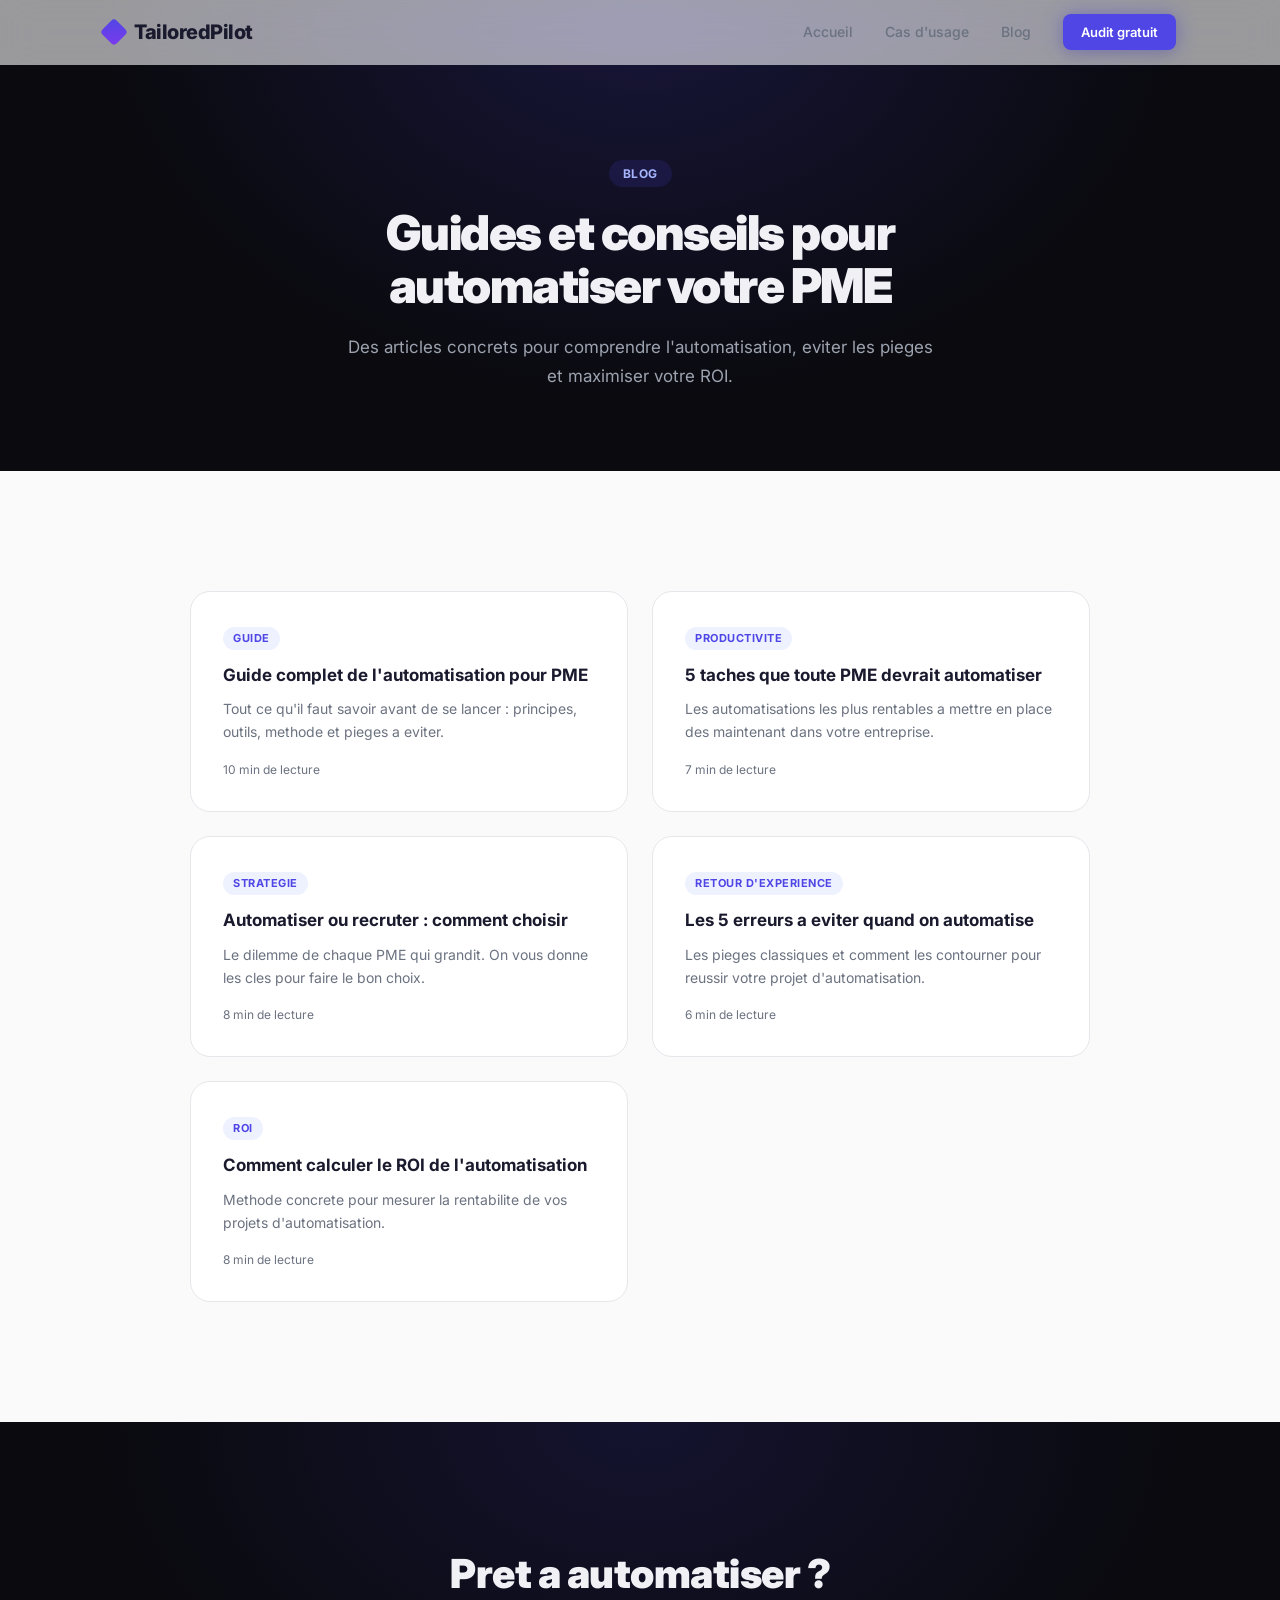
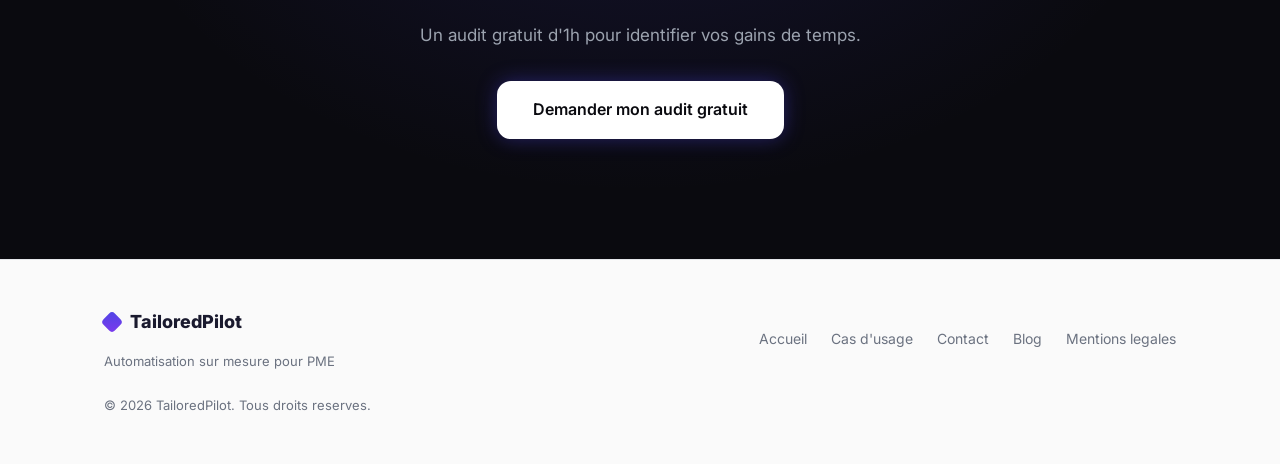
==== blog/index.html @ ac72baa9 "Phase 2 : FAQ, badges confiance, blog, enrichissement cas d'usage - Ajout FAQ accordeon 6 questions " ====
<!DOCTYPE html>
<html lang="fr">
<head>
  <meta charset="UTF-8">
  <meta name="viewport" content="width=device-width, initial-scale=1.0">
  <title>Blog — TailoredPilot | Automatisation PME</title>
  <meta name="description" content="Conseils, guides et retours d'experience sur l'automatisation pour PME. Gagnez du temps, reduisez les erreurs, accelerez votre croissance.">
  <meta property="og:title" content="Blog — TailoredPilot">
  <meta property="og:description" content="Conseils et guides sur l'automatisation pour PME.">
  <meta property="og:type" content="website">
  <meta property="og:url" content="https://tailoredpilot.com/blog/">
  <meta property="og:image" content="https://tailoredpilot.com/og-image.png">
  <meta property="og:locale" content="fr_FR">
  <link rel="canonical" href="https://tailoredpilot.com/blog/">
  <meta name="robots" content="index, follow">
  <link rel="icon" href="../favicon.svg" type="image/svg+xml">
  <link rel="preconnect" href="https://fonts.googleapis.com">
  <link rel="preconnect" href="https://fonts.gstatic.com" crossorigin>
  <link href="https://fonts.googleapis.com/css2?family=Inter:wght@400;500;600;700;800;900&display=swap" rel="stylesheet">
  <link rel="stylesheet" href="../style.css">
</head>
<body>

  <nav class="nav" id="nav">
    <div class="container nav-inner">
      <a href="../index.html" class="logo">
        <div class="logo-diamond"></div>
        TailoredPilot
      </a>
      <div class="nav-links" id="navLinks">
        <a href="../index.html">Accueil</a>
        <a href="../index.html#cas">Cas d'usage</a>
        <a href="./">Blog</a>
        <a href="../index.html#contact" class="btn btn-sm btn-glow">Audit gratuit</a>
      </div>
      <button class="menu-toggle" id="menuToggle" aria-label="Menu">
        <span></span><span></span><span></span>
      </button>
    </div>
  </nav>

  <header class="article-hero">
    <div class="container article-hero-content">
      <div class="article-tag">Blog</div>
      <h1>Guides et conseils pour automatiser votre PME</h1>
      <p>Des articles concrets pour comprendre l'automatisation, eviter les pieges et maximiser votre ROI.</p>
    </div>
  </header>

  <section class="section">
    <div class="container">
      <div class="blog-grid">
        <a href="automatisation-pme-guide-complet.html" class="blog-card">
          <div class="blog-card-tag">Guide</div>
          <h3>Guide complet de l'automatisation pour PME</h3>
          <p>Tout ce qu'il faut savoir avant de se lancer : principes, outils, methode et pieges a eviter.</p>
          <div class="blog-card-meta">10 min de lecture</div>
        </a>
        <a href="gagner-du-temps-automatisation.html" class="blog-card">
          <div class="blog-card-tag">Productivite</div>
          <h3>5 taches que toute PME devrait automatiser</h3>
          <p>Les automatisations les plus rentables a mettre en place des maintenant dans votre entreprise.</p>
          <div class="blog-card-meta">7 min de lecture</div>
        </a>
        <a href="automatisation-vs-recrutement.html" class="blog-card">
          <div class="blog-card-tag">Strategie</div>
          <h3>Automatiser ou recruter : comment choisir</h3>
          <p>Le dilemme de chaque PME qui grandit. On vous donne les cles pour faire le bon choix.</p>
          <div class="blog-card-meta">8 min de lecture</div>
        </a>
        <a href="erreurs-automatisation-pme.html" class="blog-card">
          <div class="blog-card-tag">Retour d'experience</div>
          <h3>Les 5 erreurs a eviter quand on automatise</h3>
          <p>Les pieges classiques et comment les contourner pour reussir votre projet d'automatisation.</p>
          <div class="blog-card-meta">6 min de lecture</div>
        </a>
        <a href="roi-automatisation-pme.html" class="blog-card">
          <div class="blog-card-tag">ROI</div>
          <h3>Comment calculer le ROI de l'automatisation</h3>
          <p>Methode concrete pour mesurer la rentabilite de vos projets d'automatisation.</p>
          <div class="blog-card-meta">8 min de lecture</div>
        </a>
      </div>
    </div>
  </section>

  <section class="section bg-dark">
    <div class="container" style="text-align:center;position:relative;z-index:1;">
      <h2 style="font-size:clamp(28px,4vw,40px);font-weight:900;letter-spacing:-.5px;margin-bottom:16px;">Pret a automatiser ?</h2>
      <p style="font-size:17px;color:#9ca3af;margin-bottom:32px;max-width:500px;margin-left:auto;margin-right:auto;">Un audit gratuit d'1h pour identifier vos gains de temps.</p>
      <a href="../index.html#contact" class="btn btn-lg btn-white btn-glow">Demander mon audit gratuit</a>
    </div>
  </section>

  <footer class="footer">
    <div class="container footer-inner">
      <div class="footer-brand">
        <div class="logo-diamond logo-diamond-sm"></div>
        TailoredPilot
        <p>Automatisation sur mesure pour PME</p>
      </div>
      <div class="footer-links">
        <a href="../index.html">Accueil</a>
        <a href="../index.html#cas">Cas d'usage</a>
        <a href="../index.html#contact">Contact</a>
        <a href="./">Blog</a>
        <a href="../mentions-legales.html">Mentions legales</a>
      </div>
      <div class="footer-copy">&copy; 2026 TailoredPilot. Tous droits reserves.</div>
    </div>
  </footer>

  <script>
    window.addEventListener('scroll', () => {
      document.getElementById('nav').classList.toggle('nav-scrolled', window.scrollY > 50);
    });
    document.getElementById('menuToggle').addEventListener('click', () => {
      document.getElementById('navLinks').classList.toggle('open');
      document.getElementById('menuToggle').classList.toggle('active');
    });
  </script>

</body>
</html>
---- style.css ----
/* ── Reset & Base ───────────────────────────────────────────────────────── */
*, *::before, *::after { margin: 0; padding: 0; box-sizing: border-box; }

:root {
  --bg: #fafafa;
  --bg-light: #f5f5f7;
  --bg-dark: #0a0a0f;
  --text: #1a1a2e;
  --text-light: #6b7280;
  --text-inv: #f0f0f5;
  --accent: #4f46e5;
  --accent-dark: #4338ca;
  --accent-light: #eef2ff;
  --accent-glow: rgba(79, 70, 229, .4);
  --border: #e5e7eb;
  --radius: 12px;
  --radius-lg: 20px;
  --shadow: 0 1px 3px rgba(0,0,0,.04);
  --shadow-lg: 0 20px 60px rgba(0,0,0,.08);
}

html { scroll-behavior: smooth; }

body {
  font-family: 'Inter', -apple-system, BlinkMacSystemFont, sans-serif;
  color: var(--text);
  background: var(--bg);
  line-height: 1.6;
  -webkit-font-smoothing: antialiased;
  overflow-x: hidden;
}

.container { max-width: 1120px; margin: 0 auto; padding: 0 24px; }
a { color: inherit; text-decoration: none; }
ul { list-style: none; }

/* ── Cursor glow ───────────────────────────────────────────────────────── */
.cursor-glow {
  position: fixed;
  width: 600px;
  height: 600px;
  border-radius: 50%;
  background: radial-gradient(circle, var(--accent-glow) 0%, transparent 70%);
  pointer-events: none;
  z-index: 0;
  transform: translate(-50%, -50%);
  opacity: 0;
  transition: opacity .3s;
  mix-blend-mode: screen;
}

/* ── Animations ────────────────────────────────────────────────────────── */
.anim-up, .reveal {
  opacity: 0;
  transform: translateY(32px);
  transition: opacity .7s cubic-bezier(.16,1,.3,1), transform .7s cubic-bezier(.16,1,.3,1);
}
.anim-up.revealed, .reveal.revealed { opacity: 1; transform: none; }
.anim-d1 { transition-delay: .1s; }
.anim-d2 { transition-delay: .2s; }
.anim-d3 { transition-delay: .3s; }
.anim-d4 { transition-delay: .4s; }
.anim-d5 { transition-delay: .5s; }
.reveal-d1 { transition-delay: .15s; }
.reveal-d2 { transition-delay: .3s; }
.reveal-d3 { transition-delay: .45s; }
.reveal-d4 { transition-delay: .6s; }

/* ── Buttons ───────────────────────────────────────────────────────────── */
.btn {
  display: inline-flex;
  align-items: center;
  justify-content: center;
  gap: 8px;
  padding: 10px 24px;
  border-radius: 10px;
  font-weight: 600;
  font-size: 14px;
  transition: all .25s cubic-bezier(.16,1,.3,1);
  border: none;
  cursor: pointer;
  background: var(--accent);
  color: white;
  position: relative;
}
.btn:hover { background: var(--accent-dark); transform: translateY(-2px); }
.btn:active { transform: translateY(0); }
.btn-sm { padding: 8px 18px; font-size: 13px; border-radius: 8px; }
.btn-lg { padding: 16px 36px; font-size: 16px; border-radius: 14px; }
.btn-ghost {
  background: transparent;
  color: var(--text);
  border: 1.5px solid var(--border);
}
.btn-ghost:hover { background: white; border-color: #cbd5e1; box-shadow: var(--shadow-lg); }
.btn-white { background: white; color: var(--bg-dark); }
.btn-white:hover { background: #f1f5f9; }
.btn-glow { box-shadow: 0 0 20px var(--accent-glow), 0 4px 16px rgba(0,0,0,.1); }
.btn-glow:hover { box-shadow: 0 0 32px var(--accent-glow), 0 8px 24px rgba(0,0,0,.15); }

/* ── Nav ───────────────────────────────────────────────────────────────── */
.nav {
  position: fixed;
  top: 0;
  left: 0;
  right: 0;
  z-index: 100;
  background: rgba(250,250,250,.6);
  backdrop-filter: blur(20px) saturate(180%);
  -webkit-backdrop-filter: blur(20px) saturate(180%);
  border-bottom: 1px solid transparent;
  transition: all .3s;
}
.nav-scrolled {
  background: rgba(250,250,250,.92);
  border-bottom-color: var(--border);
  box-shadow: 0 1px 12px rgba(0,0,0,.04);
}
.nav-inner {
  display: flex;
  align-items: center;
  justify-content: space-between;
  height: 64px;
}
.logo {
  font-weight: 800;
  font-size: 20px;
  letter-spacing: -.5px;
  display: flex;
  align-items: center;
  gap: 10px;
}
.logo-diamond {
  width: 20px;
  height: 20px;
  background: linear-gradient(135deg, var(--accent), #7c3aed);
  transform: rotate(45deg);
  border-radius: 4px;
}
.logo-diamond-sm {
  width: 16px;
  height: 16px;
}
.nav-links {
  display: flex;
  align-items: center;
  gap: 32px;
  font-size: 14px;
  font-weight: 500;
  color: var(--text-light);
}
.nav-links a { transition: color .2s; }
.nav-links a:hover { color: var(--text); }

.menu-toggle {
  display: none;
  flex-direction: column;
  gap: 5px;
  background: none;
  border: none;
  cursor: pointer;
  padding: 4px;
  z-index: 101;
}
.menu-toggle span {
  width: 22px;
  height: 2px;
  background: var(--text);
  border-radius: 2px;
  transition: all .3s;
}
.menu-toggle.active span:nth-child(1) { transform: translateY(7px) rotate(45deg); }
.menu-toggle.active span:nth-child(2) { opacity: 0; }
.menu-toggle.active span:nth-child(3) { transform: translateY(-7px) rotate(-45deg); }

/* ── Hero ──────────────────────────────────────────────────────────────── */
.hero {
  position: relative;
  padding: 160px 0 120px;
  text-align: center;
  overflow: hidden;
  min-height: 100vh;
  display: flex;
  align-items: center;
}
.hero-bg {
  position: absolute;
  inset: 0;
  overflow: hidden;
}
.hero-orb {
  position: absolute;
  border-radius: 50%;
  filter: blur(80px);
  opacity: .35;
  animation: float 20s ease-in-out infinite;
}
.hero-orb-1 {
  width: 600px; height: 600px;
  background: #4f46e5;
  top: -200px; right: -100px;
}
.hero-orb-2 {
  width: 500px; height: 500px;
  background: #7c3aed;
  bottom: -150px; left: -100px;
  animation-delay: -7s;
}
.hero-orb-3 {
  width: 400px; height: 400px;
  background: #06b6d4;
  top: 50%; left: 50%;
  transform: translate(-50%, -50%);
  animation-delay: -14s;
  opacity: .15;
}
@keyframes float {
  0%, 100% { transform: translate(0, 0) scale(1); }
  33% { transform: translate(30px, -30px) scale(1.05); }
  66% { transform: translate(-20px, 20px) scale(.95); }
}
.hero-grid {
  position: absolute;
  inset: 0;
  background-image:
    linear-gradient(rgba(79,70,229,.04) 1px, transparent 1px),
    linear-gradient(90deg, rgba(79,70,229,.04) 1px, transparent 1px);
  background-size: 60px 60px;
  mask-image: radial-gradient(ellipse at center, black 30%, transparent 70%);
  -webkit-mask-image: radial-gradient(ellipse at center, black 30%, transparent 70%);
}

.hero-content { position: relative; z-index: 1; }

.hero-badge {
  display: inline-flex;
  align-items: center;
  gap: 8px;
  padding: 8px 20px;
  background: white;
  border: 1px solid var(--border);
  font-size: 13px;
  font-weight: 600;
  border-radius: 100px;
  margin-bottom: 32px;
  box-shadow: var(--shadow);
  color: var(--text);
}
.badge-dot {
  width: 8px;
  height: 8px;
  background: #22c55e;
  border-radius: 50%;
  animation: pulse-dot 2s ease-in-out infinite;
}
@keyframes pulse-dot {
  0%, 100% { opacity: 1; box-shadow: 0 0 0 0 rgba(34,197,94,.4); }
  50% { opacity: .7; box-shadow: 0 0 0 6px rgba(34,197,94,0); }
}

.hero h1 {
  font-size: clamp(40px, 7vw, 72px);
  font-weight: 900;
  line-height: 1.05;
  letter-spacing: -2px;
  margin-bottom: 28px;
}
.highlight {
  background: linear-gradient(135deg, #4f46e5 0%, #7c3aed 50%, #06b6d4 100%);
  -webkit-background-clip: text;
  -webkit-text-fill-color: transparent;
  background-clip: text;
}
.hero-sub {
  font-size: 19px;
  color: var(--text-light);
  max-width: 600px;
  margin: 0 auto 44px;
  line-height: 1.7;
}
.hero-actions {
  display: flex;
  gap: 16px;
  justify-content: center;
  flex-wrap: wrap;
  margin-bottom: 72px;
}
.hero-proof {
  display: flex;
  justify-content: center;
  align-items: center;
  gap: 48px;
  flex-wrap: wrap;
  background: white;
  border: 1px solid var(--border);
  border-radius: 16px;
  padding: 28px 40px;
  box-shadow: var(--shadow);
  max-width: 560px;
  margin: 0 auto;
}
.proof-item { text-align: center; }
.proof-item strong {
  display: block;
  font-size: 32px;
  font-weight: 900;
  color: var(--accent);
  letter-spacing: -1px;
}
.proof-item span {
  font-size: 13px;
  color: var(--text-light);
  font-weight: 500;
}
.proof-sep {
  width: 1px;
  height: 40px;
  background: var(--border);
}

.hero-scroll {
  position: absolute;
  bottom: 32px;
  left: 50%;
  transform: translateX(-50%);
}
.scroll-line {
  width: 1px;
  height: 48px;
  background: linear-gradient(to bottom, var(--accent), transparent);
  animation: scroll-anim 2s ease-in-out infinite;
}
@keyframes scroll-anim {
  0% { opacity: 0; transform: scaleY(0); transform-origin: top; }
  50% { opacity: 1; transform: scaleY(1); transform-origin: top; }
  100% { opacity: 0; transform: scaleY(1); transform-origin: bottom; }
}

/* ── Section ───────────────────────────────────────────────────────────── */
.section { padding: 120px 0; }
.bg-light { background: var(--bg-light); }
.bg-dark {
  background: var(--bg-dark);
  color: var(--text-inv);
  position: relative;
}
.bg-dark::before {
  content: '';
  position: absolute;
  inset: 0;
  background: radial-gradient(ellipse at 50% 0%, rgba(79,70,229,.15) 0%, transparent 60%);
  pointer-events: none;
}

.section-header { text-align: center; margin-bottom: 64px; }
.section-tag {
  display: inline-block;
  padding: 4px 14px;
  background: var(--accent-light);
  color: var(--accent);
  font-size: 12px;
  font-weight: 700;
  border-radius: 100px;
  letter-spacing: .5px;
  text-transform: uppercase;
  margin-bottom: 16px;
}
.section-tag-dark {
  background: rgba(79,70,229,.15);
  color: #a5b4fc;
}
.section-header h2 {
  font-size: clamp(30px, 4.5vw, 44px);
  font-weight: 900;
  letter-spacing: -1px;
  margin-bottom: 16px;
}
.section-header p {
  font-size: 17px;
  color: var(--text-light);
  max-width: 520px;
  margin: 0 auto;
}
.bg-dark .section-header p { color: #9ca3af; }

/* ── Pain grid ─────────────────────────────────────────────────────────── */
.pain-grid {
  display: grid;
  grid-template-columns: repeat(auto-fit, minmax(250px, 1fr));
  gap: 20px;
}
.pain-card {
  background: white;
  border-radius: var(--radius-lg);
  padding: 32px;
  border: 1px solid var(--border);
  transition: all .3s cubic-bezier(.16,1,.3,1);
  position: relative;
  overflow: hidden;
}
.pain-card::before {
  content: '';
  position: absolute;
  inset: 0;
  background: linear-gradient(135deg, rgba(79,70,229,.03) 0%, transparent 60%);
  opacity: 0;
  transition: opacity .3s;
}
.pain-card:hover { box-shadow: var(--shadow-lg); transform: translateY(-4px); }
.pain-card:hover::before { opacity: 1; }
.pain-icon-wrap {
  width: 48px;
  height: 48px;
  background: var(--accent-light);
  border-radius: 12px;
  display: flex;
  align-items: center;
  justify-content: center;
  margin-bottom: 20px;
}
.pain-icon { font-size: 24px; line-height: 1; }
.pain-card h3 { font-size: 17px; font-weight: 700; margin-bottom: 8px; }
.pain-card p { font-size: 14px; color: var(--text-light); line-height: 1.65; position: relative; }

/* ── Steps ─────────────────────────────────────────────────────────────── */
.steps {
  display: flex;
  flex-direction: column;
  gap: 0;
  max-width: 680px;
  margin: 0 auto;
}
.step {
  display: flex;
  gap: 32px;
  align-items: flex-start;
  position: relative;
  padding-bottom: 48px;
}
.step-line {
  position: absolute;
  left: 24px;
  top: 48px;
  bottom: 0;
  width: 2px;
  background: linear-gradient(to bottom, var(--accent), var(--border));
}
.step-line-last { background: linear-gradient(to bottom, var(--accent), transparent); }
.step-dot {
  flex-shrink: 0;
  width: 48px;
  height: 48px;
  border-radius: 50%;
  background: linear-gradient(135deg, var(--accent), #7c3aed);
  display: flex;
  align-items: center;
  justify-content: center;
  box-shadow: 0 0 20px var(--accent-glow);
  position: relative;
  z-index: 1;
}
.step-dot-inner {
  font-size: 14px;
  font-weight: 800;
  color: white;
}
.step-content { flex: 1; padding-top: 4px; }
.step-header {
  display: flex;
  align-items: center;
  gap: 12px;
  margin-bottom: 12px;
}
.step-content h3 { font-size: 22px; font-weight: 800; }
.step-tag {
  padding: 3px 12px;
  background: var(--accent-light);
  color: var(--accent);
  font-size: 12px;
  font-weight: 600;
  border-radius: 100px;
}
.step-content > p {
  font-size: 15px;
  color: var(--text-light);
  margin-bottom: 16px;
  line-height: 1.7;
}
.step-features {
  display: grid;
  grid-template-columns: 1fr 1fr;
  gap: 8px;
}
.step-feature {
  display: flex;
  align-items: center;
  gap: 8px;
  font-size: 13px;
  color: var(--text-light);
}
.step-feature svg { color: var(--accent); flex-shrink: 0; }

/* ── Marquee ───────────────────────────────────────────────────────────── */
.marquee-section {
  padding: 48px 0;
  background: white;
  border-top: 1px solid var(--border);
  border-bottom: 1px solid var(--border);
  overflow: hidden;
}
.marquee-label {
  text-align: center;
  font-size: 12px;
  font-weight: 700;
  text-transform: uppercase;
  letter-spacing: 1.5px;
  color: var(--text-light);
  margin-bottom: 24px;
}
.marquee { position: relative; }
.marquee::before, .marquee::after {
  content: '';
  position: absolute;
  top: 0;
  bottom: 0;
  width: 120px;
  z-index: 2;
}
.marquee::before { left: 0; background: linear-gradient(to right, white, transparent); }
.marquee::after { right: 0; background: linear-gradient(to left, white, transparent); }
.marquee-track {
  display: flex;
  gap: 48px;
  animation: marquee 30s linear infinite;
  width: max-content;
}
.marquee-track span {
  font-size: 16px;
  font-weight: 700;
  color: #d1d5db;
  white-space: nowrap;
  letter-spacing: -.5px;
}
@keyframes marquee {
  0% { transform: translateX(0); }
  100% { transform: translateX(-50%); }
}

/* ── Cases grid ────────────────────────────────────────────────────────── */
.cases-grid {
  display: grid;
  grid-template-columns: repeat(auto-fit, minmax(320px, 1fr));
  gap: 20px;
}
.case-card {
  background: white;
  border-radius: var(--radius-lg);
  padding: 32px;
  border: 1px solid var(--border);
  transition: all .4s cubic-bezier(.16,1,.3,1);
  cursor: pointer;
  text-decoration: none;
  color: inherit;
  position: relative;
  overflow: hidden;
}
.case-card::after {
  content: '';
  position: absolute;
  inset: 0;
  background: linear-gradient(135deg, rgba(79,70,229,.04) 0%, transparent 50%);
  opacity: 0;
  transition: opacity .3s;
}
.case-card:hover { border-color: var(--accent); box-shadow: 0 0 0 1px var(--accent), var(--shadow-lg); }
.case-card:hover::after { opacity: 1; }
.case-icon-wrap {
  width: 44px;
  height: 44px;
  background: var(--accent-light);
  border-radius: 12px;
  display: flex;
  align-items: center;
  justify-content: center;
  margin-bottom: 20px;
  transition: all .3s;
  position: relative;
  z-index: 1;
}
.case-card:hover .case-icon-wrap {
  background: var(--accent);
  color: white;
}
.case-icon-wrap svg { color: var(--accent); transition: color .3s; }
.case-card:hover .case-icon-wrap svg { color: white; }
.case-card h3 { font-size: 17px; font-weight: 700; margin-bottom: 8px; position: relative; z-index: 1; }
.case-card p { font-size: 14px; color: var(--text-light); line-height: 1.65; position: relative; z-index: 1; }
.case-card p strong { color: var(--accent); font-weight: 700; }
.pain-card p strong { color: var(--text); font-weight: 700; }
.case-arrow {
  position: absolute;
  bottom: 28px;
  right: 28px;
  font-size: 18px;
  color: var(--accent);
  opacity: 0;
  transform: translateX(-8px);
  transition: all .3s;
  z-index: 1;
}
.case-card:hover .case-arrow { opacity: 1; transform: translateX(0); }

/* ── Testimonials ──────────────────────────────────────────────────────── */
.testimonials-grid {
  display: grid;
  grid-template-columns: repeat(auto-fit, minmax(400px, 1fr));
  gap: 28px;
}
.testimonial-card {
  background: white;
  border-radius: var(--radius-lg);
  padding: 40px;
  border: 1px solid var(--border);
  position: relative;
  overflow: hidden;
  transition: all .3s cubic-bezier(.16,1,.3,1);
}
.testimonial-card::before {
  content: '';
  position: absolute;
  inset: 0;
  background: linear-gradient(135deg, rgba(79,70,229,.02) 0%, rgba(124,58,237,.02) 100%);
  pointer-events: none;
}
.testimonial-card:hover {
  border-color: var(--accent);
  box-shadow: 0 0 0 1px var(--accent), var(--shadow-lg);
  transform: translateY(-4px);
}
.testimonial-quote {
  font-size: 72px;
  font-weight: 900;
  line-height: 1;
  color: var(--accent);
  opacity: .15;
  position: absolute;
  top: 16px;
  left: 28px;
  font-family: Georgia, serif;
}
.testimonial-stars {
  display: flex;
  gap: 2px;
  margin-bottom: 20px;
  position: relative;
}
.testimonial-stars span {
  color: #f59e0b;
  font-size: 16px;
}
.testimonial-card blockquote {
  font-size: 15px;
  color: var(--text-light);
  line-height: 1.75;
  margin-bottom: 28px;
  position: relative;
  font-style: italic;
}
.testimonial-author {
  display: flex;
  align-items: center;
  gap: 14px;
  position: relative;
}
.testimonial-avatar {
  width: 48px;
  height: 48px;
  border-radius: 50%;
  display: flex;
  align-items: center;
  justify-content: center;
  color: white;
  font-weight: 800;
  font-size: 16px;
  flex-shrink: 0;
}
.testimonial-name {
  font-size: 15px;
  font-weight: 700;
  color: var(--text);
}
.testimonial-role {
  font-size: 13px;
  color: var(--text-light);
  font-weight: 500;
}
.testimonial-sector {
  font-size: 11px;
  color: var(--accent);
  font-weight: 600;
  text-transform: uppercase;
  letter-spacing: .5px;
  margin-top: 2px;
}

/* ── Pricing ───────────────────────────────────────────────────────────── */
.pricing-grid {
  display: grid;
  grid-template-columns: repeat(auto-fit, minmax(300px, 1fr));
  gap: 24px;
  align-items: start;
}
.pricing-card {
  background: white;
  border-radius: var(--radius-lg);
  padding: 40px;
  border: 1px solid var(--border);
  transition: all .3s cubic-bezier(.16,1,.3,1);
  position: relative;
}
.pricing-card:hover { box-shadow: var(--shadow-lg); transform: translateY(-4px); }
.pricing-featured {
  border-color: var(--accent);
  box-shadow: 0 0 0 1px var(--accent);
}
.pricing-featured:hover { box-shadow: 0 0 0 1px var(--accent), var(--shadow-lg), 0 0 40px var(--accent-glow); }
.pricing-badge {
  position: absolute;
  top: -12px;
  right: 24px;
  background: linear-gradient(135deg, var(--accent), #7c3aed);
  color: white;
  padding: 4px 16px;
  border-radius: 100px;
  font-size: 12px;
  font-weight: 700;
}
.pricing-label {
  font-size: 12px;
  font-weight: 700;
  text-transform: uppercase;
  letter-spacing: 1px;
  color: var(--accent);
  margin-bottom: 16px;
}
.pricing-price { font-size: 16px; color: var(--text-light); margin-bottom: 8px; }
.pricing-price strong { font-size: 40px; color: var(--text); font-weight: 900; letter-spacing: -1px; }
.pricing-price span { font-size: 16px; color: var(--text-light); }
.pricing-desc {
  font-size: 14px;
  color: var(--text-light);
  margin-bottom: 28px;
  padding-bottom: 28px;
  border-bottom: 1px solid var(--border);
}
.pricing-card ul { margin-bottom: 24px; }
.pricing-card li {
  font-size: 14px;
  color: var(--text);
  padding: 8px 0 8px 28px;
  position: relative;
}
.pricing-card li::before {
  content: '';
  position: absolute;
  left: 0;
  top: 12px;
  width: 16px;
  height: 16px;
  background: var(--accent-light);
  border-radius: 50%;
  background-image: url("data:image/svg+xml,%3Csvg width='10' height='10' fill='none' stroke='%234f46e5' viewBox='0 0 24 24' xmlns='http://www.w3.org/2000/svg'%3E%3Cpath stroke-linecap='round' stroke-linejoin='round' stroke-width='3' d='M5 13l4 4L19 7'/%3E%3C/svg%3E");
  background-repeat: no-repeat;
  background-position: center;
  background-size: 10px;
}
.pricing-note { font-size: 12px; color: var(--text-light); font-style: italic; }

/* ── Contact / CTA ─────────────────────────────────────────────────────── */
.cta-content {
  text-align: center;
  max-width: 600px;
  margin: 0 auto;
  position: relative;
  z-index: 1;
}
.cta-content h2 {
  font-size: clamp(28px, 4vw, 40px);
  font-weight: 900;
  letter-spacing: -.5px;
  margin-bottom: 16px;
}
.cta-content > p {
  font-size: 17px;
  color: #9ca3af;
  margin-bottom: 40px;
}
.cta-layout {
  display: grid;
  grid-template-columns: 1fr 1fr;
  gap: 48px;
  align-items: start;
  text-align: left;
}
.cta-info h2 {
  font-size: 28px;
  font-weight: 800;
  letter-spacing: -1px;
  margin: 12px 0 8px;
}
.cta-info > p {
  font-size: 15px;
  color: #9ca3af;
  line-height: 1.6;
  margin-bottom: 24px;
}
.cta-contact-cards {
  display: flex;
  flex-direction: column;
  gap: 12px;
  margin-bottom: 24px;
}
.cta-contact-card {
  display: flex;
  align-items: center;
  gap: 14px;
  padding: 16px 20px;
  border-radius: 14px;
  border: 1px solid rgba(255,255,255,.08);
  background: rgba(255,255,255,.04);
  text-decoration: none;
  color: white;
  transition: all .3s;
}
.cta-contact-card:hover {
  border-color: var(--accent);
  background: rgba(255,255,255,.08);
  transform: translateX(4px);
}
.cta-contact-icon {
  width: 42px;
  height: 42px;
  border-radius: 10px;
  background: var(--accent-glow);
  display: flex;
  align-items: center;
  justify-content: center;
  flex-shrink: 0;
  color: var(--accent);
}
.cta-contact-label {
  font-size: 11px;
  font-weight: 600;
  text-transform: uppercase;
  letter-spacing: .5px;
  color: #6b7280;
  margin-bottom: 2px;
}
.cta-contact-value {
  font-size: 15px;
  font-weight: 500;
}
.contact-form {
  display: flex;
  flex-direction: column;
  gap: 16px;
  text-align: left;
}
.form-group { display: flex; flex-direction: column; gap: 6px; }
.form-group label {
  font-size: 12px;
  font-weight: 600;
  color: #9ca3af;
  text-transform: uppercase;
  letter-spacing: .5px;
}
.form-row {
  display: grid;
  grid-template-columns: 1fr 1fr;
  gap: 16px;
}
.contact-form input,
.contact-form textarea {
  width: 100%;
  padding: 14px 18px;
  border-radius: 12px;
  border: 1px solid rgba(255,255,255,.1);
  background: rgba(255,255,255,.05);
  color: white;
  font-family: inherit;
  font-size: 14px;
  transition: all .25s;
}
.contact-form input::placeholder,
.contact-form textarea::placeholder { color: #4b5563; }
.contact-form input:focus,
.contact-form textarea:focus {
  outline: none;
  border-color: var(--accent);
  background: rgba(255,255,255,.08);
  box-shadow: 0 0 0 3px var(--accent-glow);
}
.contact-form .btn {
  margin-top: 8px;
  width: 100%;
  justify-content: center;
}
.cta-note {
  margin-top: 20px;
  font-size: 13px;
  color: #4b5563;
}

/* ── Footer ────────────────────────────────────────────────────────────── */
.footer {
  padding: 48px 0;
  border-top: 1px solid var(--border);
}
.footer-inner {
  display: flex;
  align-items: center;
  justify-content: space-between;
  flex-wrap: wrap;
  gap: 24px;
}
.footer-brand {
  font-weight: 800;
  font-size: 18px;
  display: flex;
  align-items: center;
  gap: 10px;
  flex-wrap: wrap;
}
.footer-brand p {
  width: 100%;
  font-size: 13px;
  font-weight: 400;
  color: var(--text-light);
  margin-top: 4px;
}
.footer-links {
  display: flex;
  gap: 24px;
  font-size: 14px;
  color: var(--text-light);
}
.footer-links a { transition: color .2s; }
.footer-links a:hover { color: var(--text); }
.footer-copy { font-size: 13px; color: var(--text-light); }

/* ── Article pages ─────────────────────────────────────────────────────── */
.article-hero {
  background: var(--bg-dark);
  color: var(--text-inv);
  padding: 160px 0 80px;
  text-align: center;
  position: relative;
}
.article-hero::before {
  content: '';
  position: absolute;
  inset: 0;
  background: radial-gradient(ellipse at 50% 0%, rgba(79,70,229,.2) 0%, transparent 60%);
  pointer-events: none;
}
.article-hero-content { position: relative; z-index: 1; max-width: 720px; margin: 0 auto; }
.article-tag {
  display: inline-block;
  padding: 4px 14px;
  background: rgba(79,70,229,.15);
  color: #a5b4fc;
  font-size: 12px;
  font-weight: 700;
  border-radius: 100px;
  letter-spacing: .5px;
  text-transform: uppercase;
  margin-bottom: 20px;
}
.article-hero h1 {
  font-size: clamp(30px, 5vw, 48px);
  font-weight: 900;
  line-height: 1.1;
  letter-spacing: -1.5px;
  margin-bottom: 20px;
}
.article-hero p {
  font-size: 17px;
  color: #9ca3af;
  line-height: 1.7;
  max-width: 600px;
  margin: 0 auto;
}

.article-problem .pain-grid,
.article-solution .steps {
  max-width: 900px;
  margin: 0 auto;
}
.article-solution .steps { max-width: 680px; }

.results-grid {
  display: grid;
  grid-template-columns: repeat(auto-fit, minmax(250px, 1fr));
  gap: 24px;
  max-width: 900px;
  margin: 0 auto;
}
.result-card {
  background: white;
  border: 1px solid var(--border);
  border-radius: var(--radius-lg);
  padding: 40px 32px;
  text-align: center;
  transition: all .3s cubic-bezier(.16,1,.3,1);
}
.result-card:hover { box-shadow: var(--shadow-lg); transform: translateY(-4px); }
.result-number {
  font-size: 48px;
  font-weight: 900;
  color: var(--accent);
  letter-spacing: -2px;
  line-height: 1;
  margin-bottom: 12px;
}
.result-label {
  font-size: 14px;
  color: var(--text-light);
  line-height: 1.5;
}

.related-grid {
  display: grid;
  grid-template-columns: repeat(auto-fit, minmax(280px, 1fr));
  gap: 20px;
  max-width: 900px;
  margin: 0 auto;
}
.related-card {
  display: block;
  background: white;
  border: 1px solid var(--border);
  border-radius: var(--radius-lg);
  padding: 28px;
  transition: all .3s cubic-bezier(.16,1,.3,1);
  text-decoration: none;
  color: inherit;
}
.related-card:hover { border-color: var(--accent); box-shadow: var(--shadow-lg); transform: translateY(-4px); }
.related-tag {
  display: inline-block;
  padding: 3px 10px;
  background: var(--accent-light);
  color: var(--accent);
  font-size: 11px;
  font-weight: 700;
  border-radius: 100px;
  margin-bottom: 12px;
  text-transform: uppercase;
  letter-spacing: .5px;
}
.related-card h3 { font-size: 16px; font-weight: 700; margin-bottom: 8px; }
.related-card p { font-size: 13px; color: var(--text-light); line-height: 1.6; }

/* ── Trust Badges ─────────────────────────────────────────────────────── */
.trust-badges-section {
  padding: 48px 0;
  background: var(--bg-light);
  border-top: 1px solid var(--border);
}
.trust-badges {
  display: flex;
  justify-content: center;
  gap: 48px;
  flex-wrap: wrap;
}
.trust-badge {
  display: flex;
  align-items: center;
  gap: 12px;
  font-size: 15px;
  font-weight: 600;
  color: var(--text);
  padding: 16px 28px;
  background: white;
  border: 1px solid var(--border);
  border-radius: 14px;
  box-shadow: var(--shadow);
}
.trust-badge svg { color: var(--accent); flex-shrink: 0; }

/* ── FAQ ──────────────────────────────────────────────────────────────── */
.faq-section { background: white; }
.faq-list {
  max-width: 720px;
  margin: 0 auto;
}
.faq-item {
  border-bottom: 1px solid var(--border);
}
.faq-question {
  width: 100%;
  display: flex;
  align-items: center;
  justify-content: space-between;
  padding: 24px 0;
  background: none;
  border: none;
  cursor: pointer;
  font-family: inherit;
  font-size: 16px;
  font-weight: 600;
  color: var(--text);
  text-align: left;
  gap: 16px;
}
.faq-question:hover { color: var(--accent); }
.faq-chevron {
  flex-shrink: 0;
  transition: transform .3s;
  color: var(--text-light);
}
.faq-open .faq-chevron { transform: rotate(180deg); }
.faq-answer {
  max-height: 0;
  overflow: hidden;
  transition: max-height .3s ease, padding .3s ease;
}
.faq-open .faq-answer {
  max-height: 200px;
}
.faq-answer p {
  padding: 0 0 24px;
  font-size: 15px;
  color: var(--text-light);
  line-height: 1.7;
}

/* ── Card glow effect ─────────────────────────────────────────────────── */
.card-glow {
  position: absolute;
  width: 300px;
  height: 300px;
  border-radius: 50%;
  background: radial-gradient(circle, rgba(79,70,229,.08) 0%, transparent 70%);
  pointer-events: none;
  transform: translate(-50%, -50%);
  opacity: 0;
  transition: opacity .3s;
  z-index: 0;
}

/* ── Sticky CTA mobile ────────────────────────────────────────────────── */
.sticky-cta {
  display: none;
}

/* ── Blog styles ──────────────────────────────────────────────────────── */
.blog-grid {
  display: grid;
  grid-template-columns: repeat(auto-fit, minmax(320px, 1fr));
  gap: 24px;
  max-width: 900px;
  margin: 0 auto;
}
.blog-card {
  display: block;
  background: white;
  border: 1px solid var(--border);
  border-radius: var(--radius-lg);
  padding: 32px;
  transition: all .3s cubic-bezier(.16,1,.3,1);
  text-decoration: none;
  color: inherit;
}
.blog-card:hover { border-color: var(--accent); box-shadow: var(--shadow-lg); transform: translateY(-4px); }
.blog-card-tag {
  display: inline-block;
  padding: 3px 10px;
  background: var(--accent-light);
  color: var(--accent);
  font-size: 11px;
  font-weight: 700;
  border-radius: 100px;
  margin-bottom: 12px;
  text-transform: uppercase;
  letter-spacing: .5px;
}
.blog-card h3 { font-size: 17px; font-weight: 700; margin-bottom: 8px; }
.blog-card p { font-size: 14px; color: var(--text-light); line-height: 1.65; }
.blog-card-meta { font-size: 12px; color: var(--text-light); margin-top: 16px; }

/* ── Article body ─────────────────────────────────────────────────────── */
.article-body {
  max-width: 720px;
  margin: 0 auto;
  padding: 0 24px;
}
.article-body h2 {
  font-size: 24px;
  font-weight: 800;
  margin: 48px 0 16px;
  letter-spacing: -.5px;
}
.article-body h3 {
  font-size: 18px;
  font-weight: 700;
  margin: 32px 0 12px;
}
.article-body p {
  font-size: 16px;
  color: var(--text-light);
  line-height: 1.8;
  margin-bottom: 20px;
}
.article-body ul, .article-body ol {
  margin: 0 0 20px 24px;
  color: var(--text-light);
  font-size: 16px;
  line-height: 1.8;
}
.article-body li { margin-bottom: 8px; list-style: disc; }
.article-body ol li { list-style: decimal; }
.article-body strong { color: var(--text); }
.article-body blockquote {
  border-left: 3px solid var(--accent);
  padding: 16px 24px;
  margin: 24px 0;
  background: var(--accent-light);
  border-radius: 0 var(--radius) var(--radius) 0;
  font-style: italic;
  color: var(--text);
}

/* ── Cas enrichi : features, avant/apres, mini-faq ────────────────────── */
.features-detail-grid {
  display: grid;
  grid-template-columns: repeat(auto-fit, minmax(280px, 1fr));
  gap: 20px;
  max-width: 900px;
  margin: 0 auto;
}
.feature-detail-card {
  background: white;
  border: 1px solid var(--border);
  border-radius: var(--radius);
  padding: 24px;
}
.feature-detail-card h4 {
  font-size: 15px;
  font-weight: 700;
  margin-bottom: 8px;
}
.feature-detail-card p {
  font-size: 14px;
  color: var(--text-light);
  line-height: 1.6;
}

.comparison-table {
  max-width: 720px;
  margin: 0 auto;
  width: 100%;
  border-collapse: collapse;
}
.comparison-table th,
.comparison-table td {
  padding: 16px 20px;
  text-align: left;
  font-size: 14px;
  border-bottom: 1px solid var(--border);
}
.comparison-table th {
  background: var(--accent);
  color: white;
  font-weight: 700;
  font-size: 13px;
  text-transform: uppercase;
  letter-spacing: .5px;
}
.comparison-table th:first-child { border-radius: var(--radius) 0 0 0; }
.comparison-table th:last-child { border-radius: 0 var(--radius) 0 0; }
.comparison-table tr:nth-child(even) td { background: var(--bg-light); }
.comparison-table td:first-child { color: var(--text-light); }
.comparison-table td:last-child { color: var(--accent); font-weight: 600; }

/* ── Mobile ────────────────────────────────────────────────────────────── */
@media (max-width: 768px) {
  .menu-toggle { display: flex; }
  .nav-links {
    display: none;
    position: fixed;
    top: 0;
    left: 0;
    right: 0;
    bottom: 0;
    flex-direction: column;
    background: rgba(250,250,250,.98);
    backdrop-filter: blur(20px);
    padding: 100px 32px 32px;
    gap: 24px;
    font-size: 20px;
    align-items: flex-start;
  }
  .nav-links.open { display: flex; }

  .hero { padding: 120px 0 80px; min-height: auto; }
  .hero h1 { font-size: 38px; letter-spacing: -1px; }
  .hero-sub { font-size: 16px; }
  .hero-proof { flex-direction: column; gap: 20px; padding: 24px; }
  .proof-sep { width: 40px; height: 1px; }

  .section { padding: 80px 0; }

  .step { gap: 20px; }
  .step-features { grid-template-columns: 1fr; }

  .cases-grid { grid-template-columns: 1fr; }
  .testimonials-grid { grid-template-columns: 1fr; }
  .testimonial-card { padding: 32px 24px; }

  .cta-layout { grid-template-columns: 1fr; gap: 32px; }
  .form-row { grid-template-columns: 1fr; }

  .footer-inner { flex-direction: column; text-align: center; }
  .footer-links { justify-content: center; flex-wrap: wrap; }

  .article-hero { padding: 120px 0 60px; }
  .article-hero h1 { font-size: 28px; letter-spacing: -1px; }
  .results-grid { grid-template-columns: 1fr; }
  .related-grid { grid-template-columns: 1fr; }

  .cursor-glow { display: none; }

  .sticky-cta {
    display: flex;
    position: fixed;
    bottom: 0;
    left: 0;
    right: 0;
    z-index: 99;
    padding: 12px 16px;
    background: rgba(250,250,250,.95);
    backdrop-filter: blur(10px);
    border-top: 1px solid var(--border);
    justify-content: center;
  }
  .sticky-cta .btn {
    width: 100%;
    max-width: 400px;
  }

  .trust-badges { gap: 16px; }
  .trust-badge { padding: 12px 16px; font-size: 13px; }

  .blog-grid { grid-template-columns: 1fr; }

  .comparison-table { font-size: 13px; }
  .comparison-table th, .comparison-table td { padding: 12px 14px; }
  .features-detail-grid { grid-template-columns: 1fr; }
}
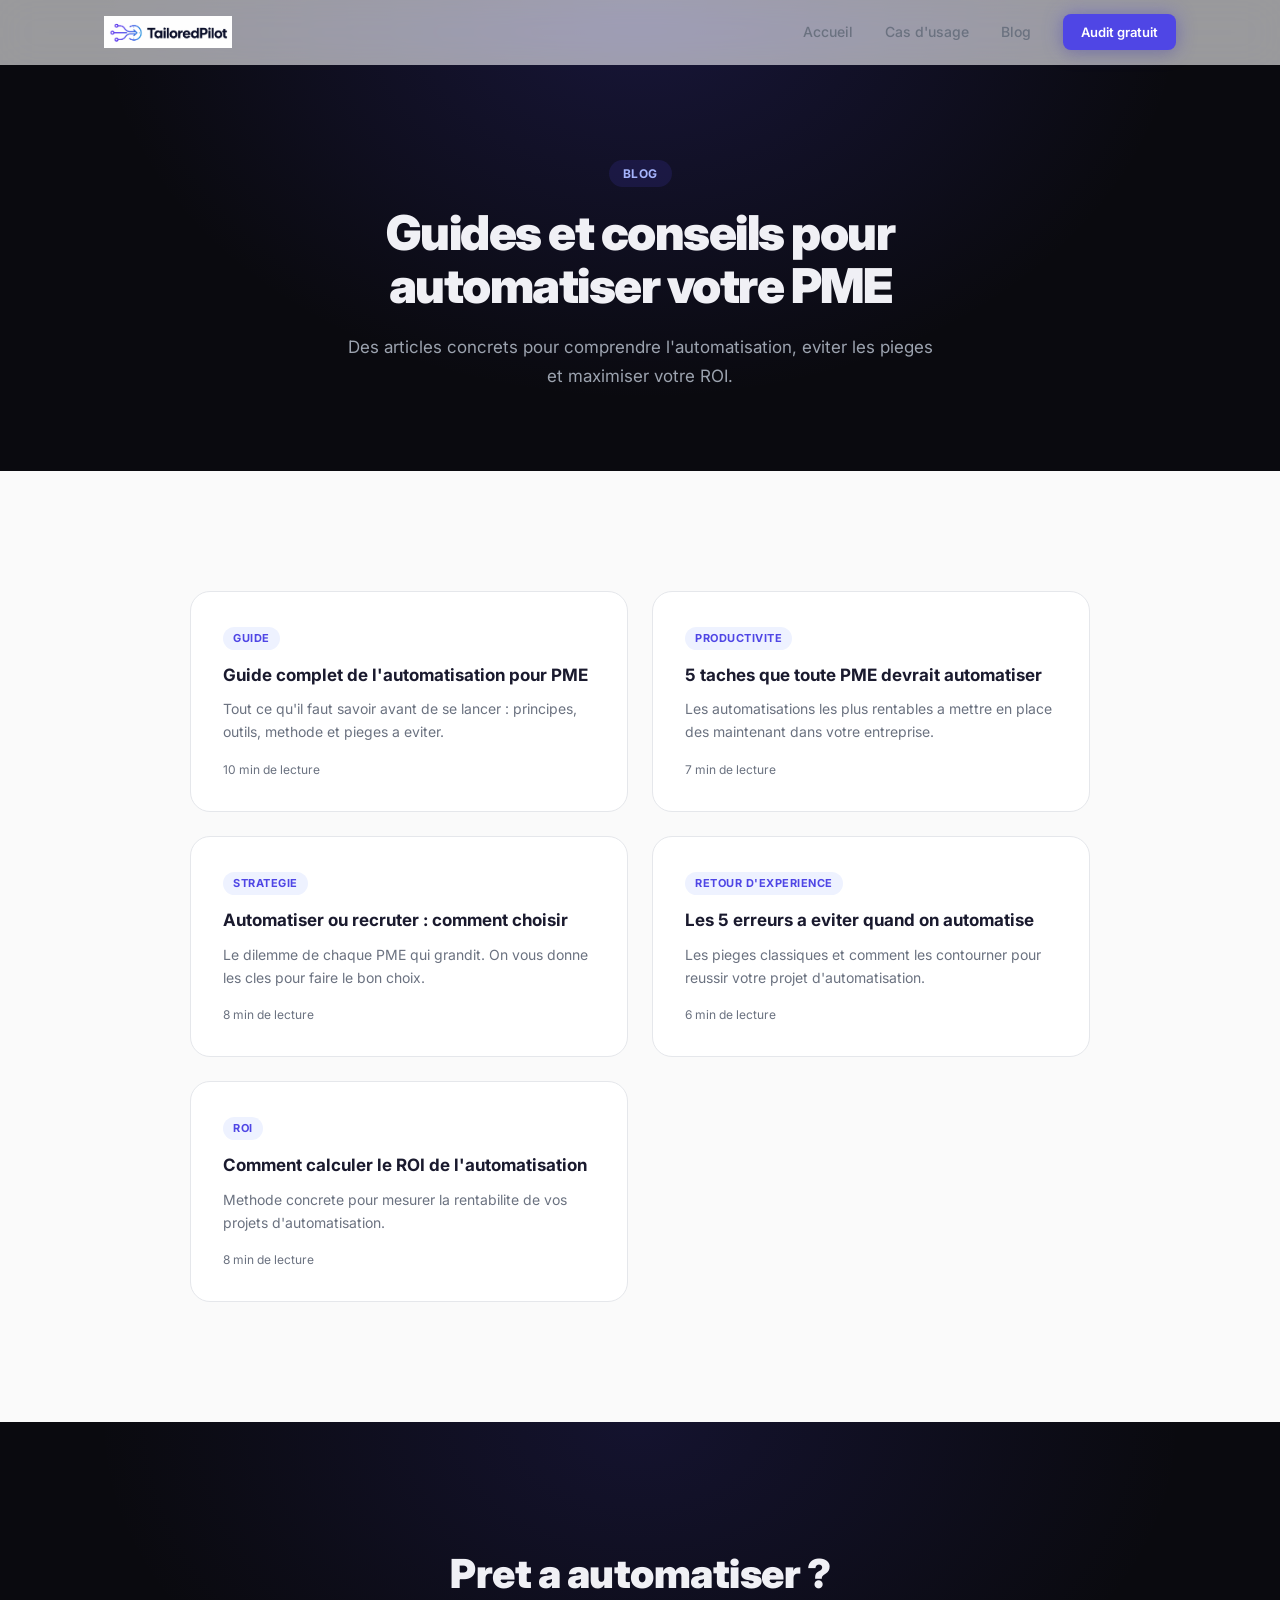
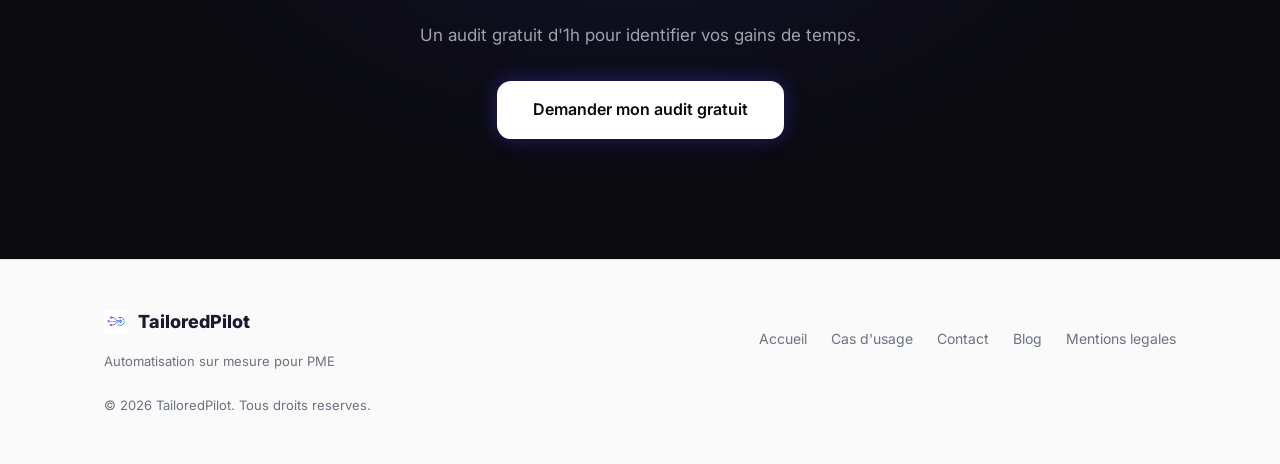
==== commit 644c9088: "Integration logos PNG dans toutes les pages - logo-full.png dans la nav (toutes pages) - logo-icon.p" ====
--- a/blog/index.html
+++ b/blog/index.html
@@ -13,7 +13,7 @@
   <meta property="og:locale" content="fr_FR">
   <link rel="canonical" href="https://tailoredpilot.com/blog/">
   <meta name="robots" content="index, follow">
-  <link rel="icon" href="../favicon.svg" type="image/svg+xml">
+  <link rel="icon" href="../logo-icon.png" type="image/png">
   <link rel="preconnect" href="https://fonts.googleapis.com">
   <link rel="preconnect" href="https://fonts.gstatic.com" crossorigin>
   <link href="https://fonts.googleapis.com/css2?family=Inter:wght@400;500;600;700;800;900&display=swap" rel="stylesheet">
@@ -24,8 +24,7 @@
   <nav class="nav" id="nav">
     <div class="container nav-inner">
       <a href="../index.html" class="logo">
-        <div class="logo-diamond"></div>
-        TailoredPilot
+        <img src="../logo-full.png" alt="TailoredPilot" class="logo-img">
       </a>
       <div class="nav-links" id="navLinks">
         <a href="../index.html">Accueil</a>
@@ -95,7 +94,7 @@
   <footer class="footer">
     <div class="container footer-inner">
       <div class="footer-brand">
-        <div class="logo-diamond logo-diamond-sm"></div>
+        <img src="../logo-icon.png" alt="TailoredPilot" class="footer-logo-icon">
         TailoredPilot
         <p>Automatisation sur mesure pour PME</p>
       </div>
--- a/style.css
+++ b/style.css
@@ -129,6 +129,14 @@
   display: flex;
   align-items: center;
   gap: 10px;
+}
+.logo-img {
+  height: 32px;
+  width: auto;
+}
+.footer-logo-icon {
+  height: 24px;
+  width: auto;
 }
 .logo-diamond {
   width: 20px;
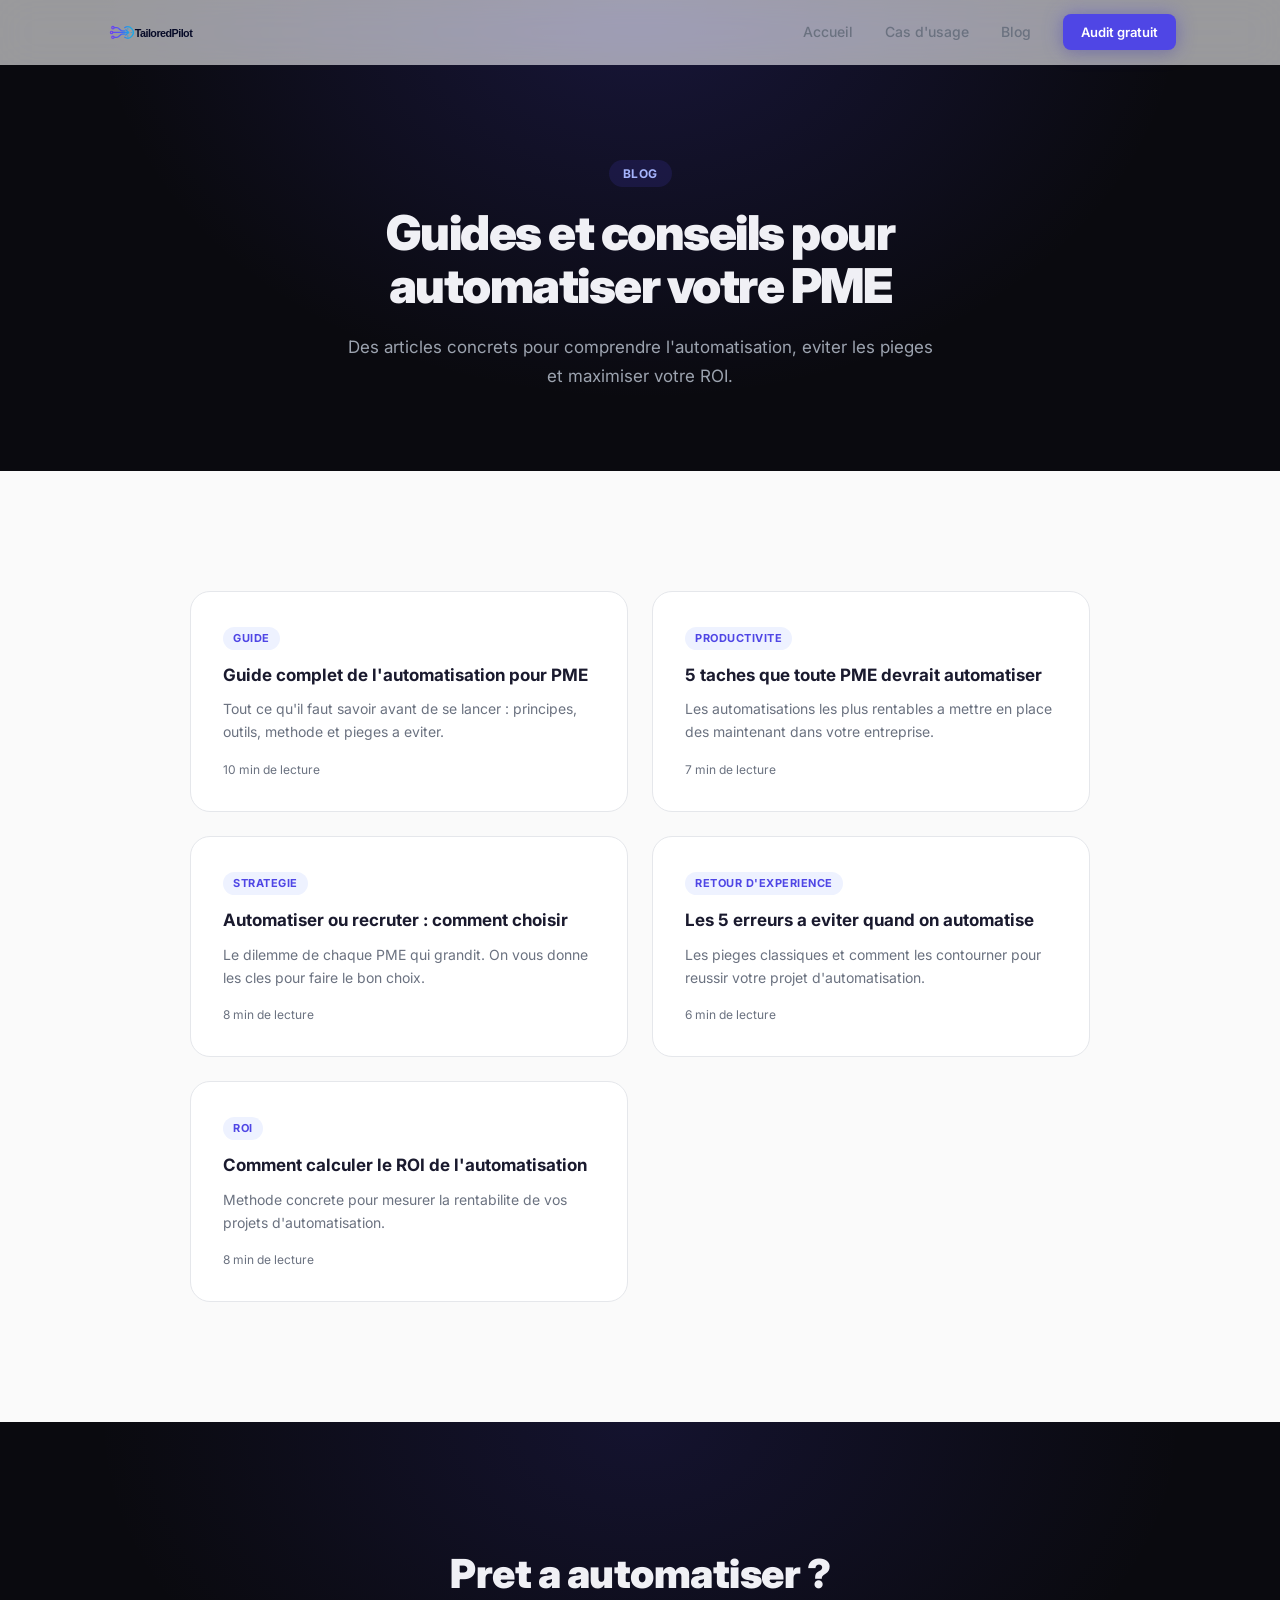
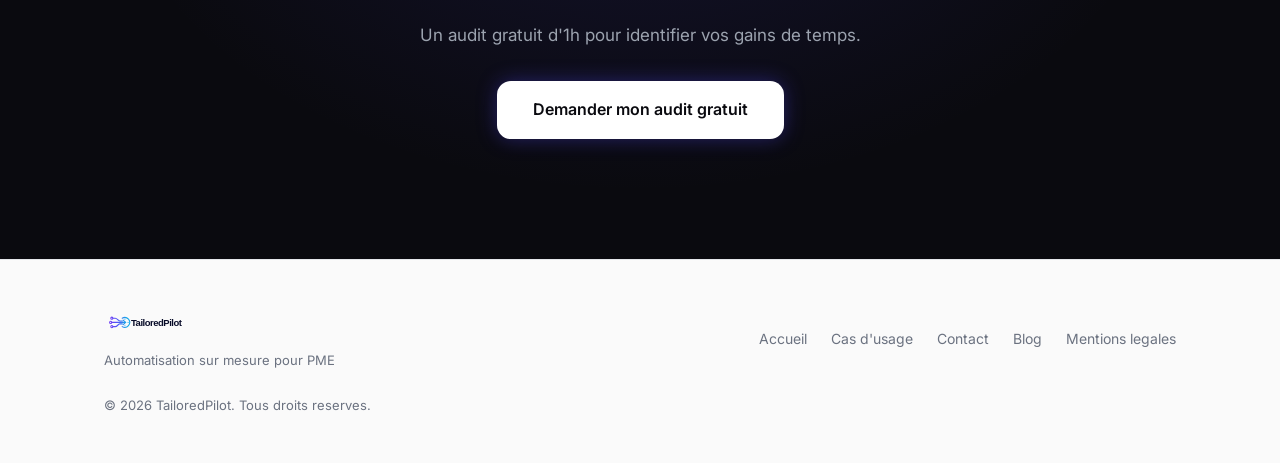
==== commit d29c82bc: "Passage aux logos SVG + meme logo nav et footer - Favicon en SVG (fond transparent) - logo-full.svg " ====
--- a/blog/index.html
+++ b/blog/index.html
@@ -13,7 +13,7 @@
   <meta property="og:locale" content="fr_FR">
   <link rel="canonical" href="https://tailoredpilot.com/blog/">
   <meta name="robots" content="index, follow">
-  <link rel="icon" href="../logo-icon.png" type="image/png">
+  <link rel="icon" href="../logo-icon.svg" type="image/svg+xml">
   <link rel="preconnect" href="https://fonts.googleapis.com">
   <link rel="preconnect" href="https://fonts.gstatic.com" crossorigin>
   <link href="https://fonts.googleapis.com/css2?family=Inter:wght@400;500;600;700;800;900&display=swap" rel="stylesheet">
@@ -24,7 +24,7 @@
   <nav class="nav" id="nav">
     <div class="container nav-inner">
       <a href="../index.html" class="logo">
-        <img src="../logo-full.png" alt="TailoredPilot" class="logo-img">
+        <img src="../logo-full.svg" alt="TailoredPilot" class="logo-img">
       </a>
       <div class="nav-links" id="navLinks">
         <a href="../index.html">Accueil</a>
@@ -94,8 +94,7 @@
   <footer class="footer">
     <div class="container footer-inner">
       <div class="footer-brand">
-        <img src="../logo-icon.png" alt="TailoredPilot" class="footer-logo-icon">
-        TailoredPilot
+        <img src="../logo-full.svg" alt="TailoredPilot" class="footer-logo">
         <p>Automatisation sur mesure pour PME</p>
       </div>
       <div class="footer-links">
--- a/style.css
+++ b/style.css
@@ -136,6 +136,10 @@
 }
 .footer-logo-icon {
   height: 24px;
+  width: auto;
+}
+.footer-logo {
+  height: 28px;
   width: auto;
 }
 .logo-diamond {
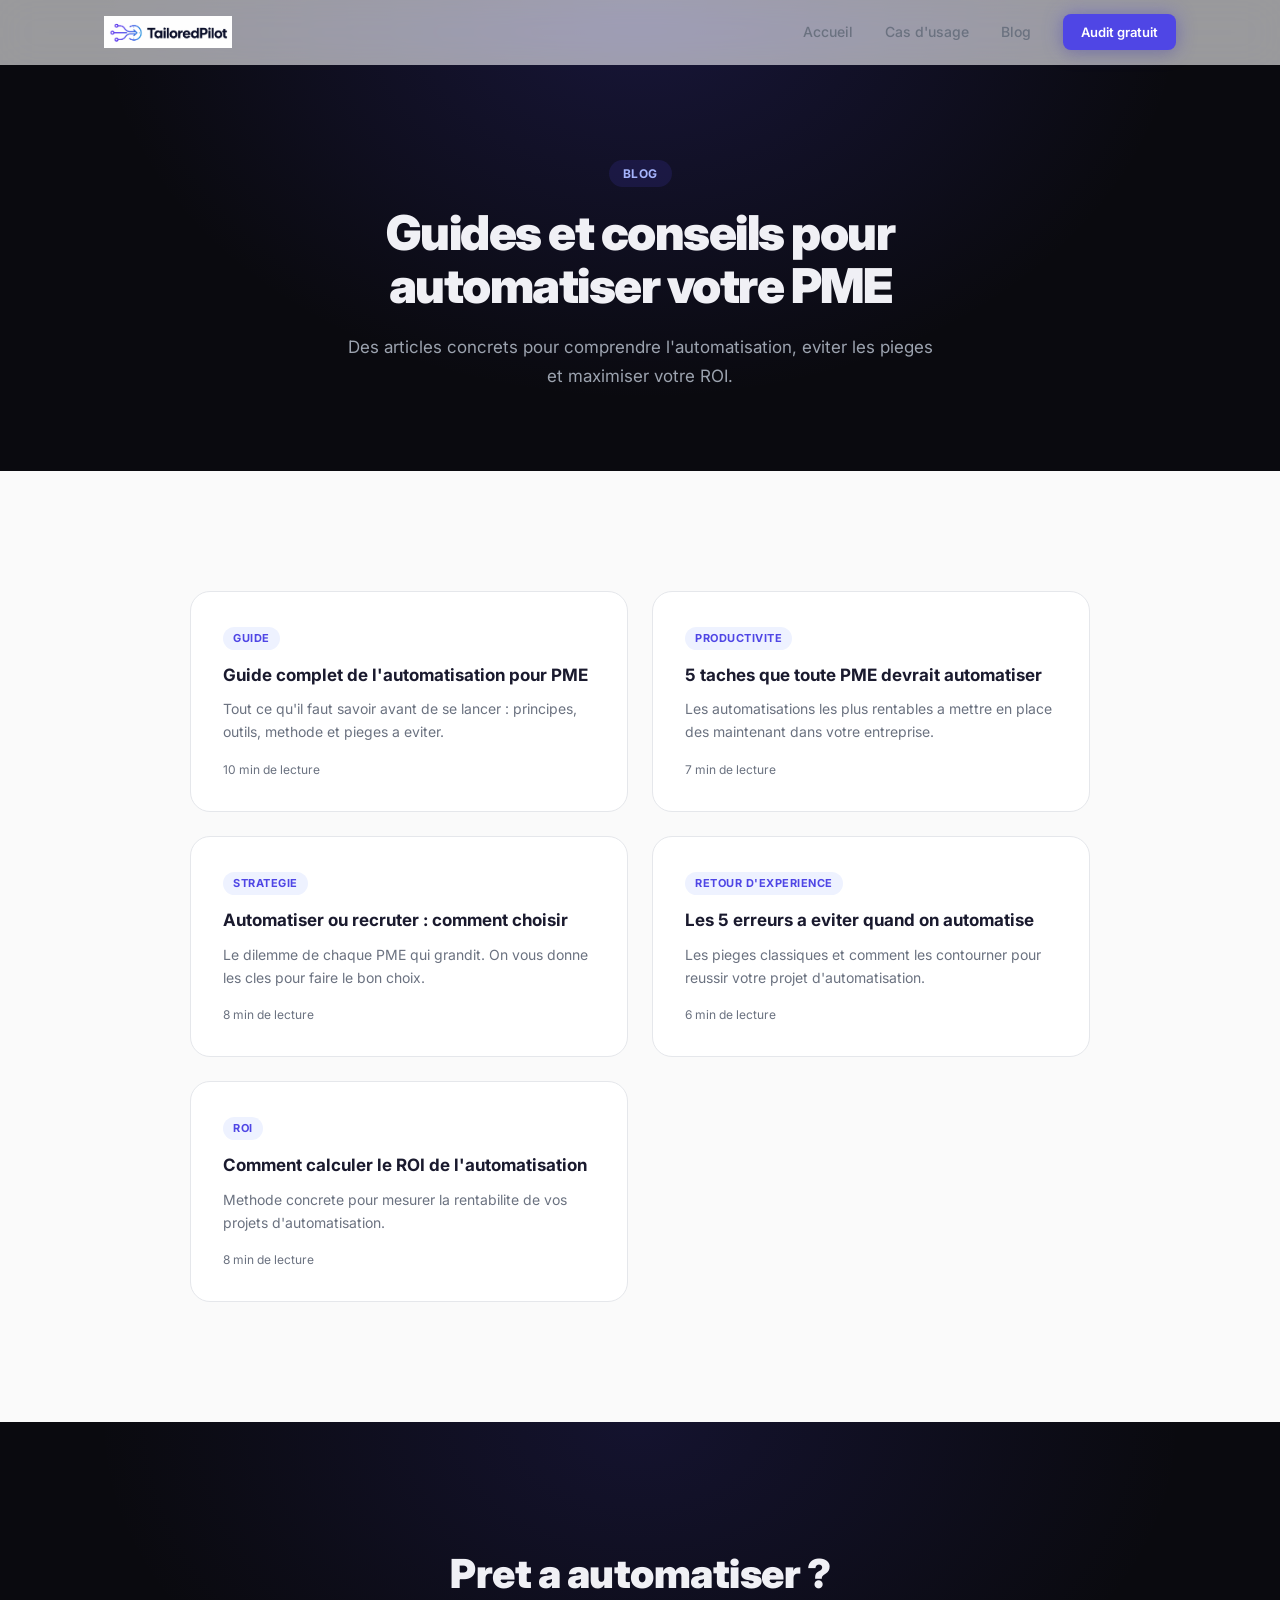
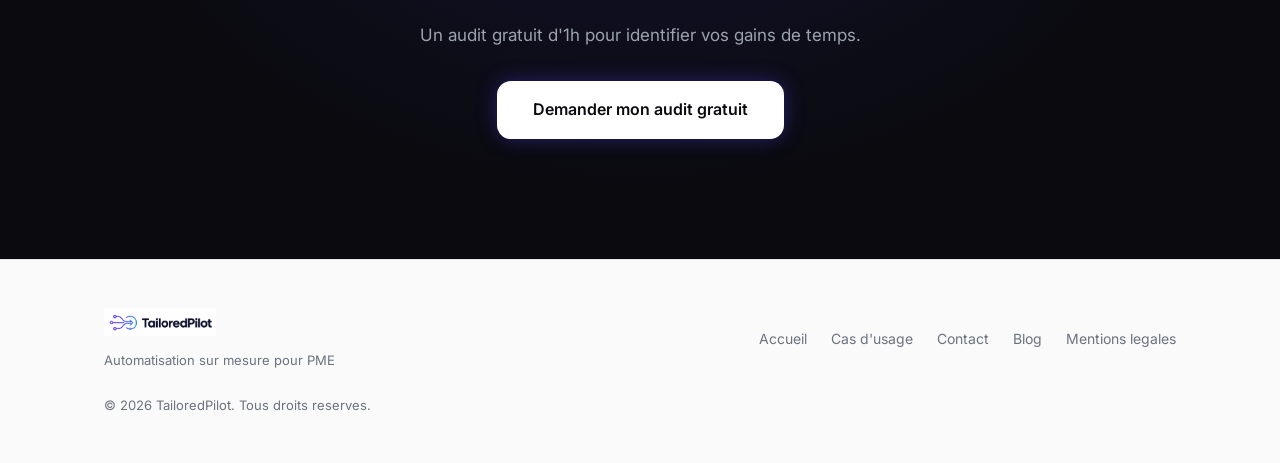
==== commit d72940ce: "Retour aux logos PNG (fond transparent) Co-Authored-By: Claude Opus 4.6 <noreply@anthropic.com>" ====
--- a/blog/index.html
+++ b/blog/index.html
@@ -13,7 +13,7 @@
   <meta property="og:locale" content="fr_FR">
   <link rel="canonical" href="https://tailoredpilot.com/blog/">
   <meta name="robots" content="index, follow">
-  <link rel="icon" href="../logo-icon.svg" type="image/svg+xml">
+  <link rel="icon" href="../logo-icon.png" type="image/png">
   <link rel="preconnect" href="https://fonts.googleapis.com">
   <link rel="preconnect" href="https://fonts.gstatic.com" crossorigin>
   <link href="https://fonts.googleapis.com/css2?family=Inter:wght@400;500;600;700;800;900&display=swap" rel="stylesheet">
@@ -24,7 +24,7 @@
   <nav class="nav" id="nav">
     <div class="container nav-inner">
       <a href="../index.html" class="logo">
-        <img src="../logo-full.svg" alt="TailoredPilot" class="logo-img">
+        <img src="../logo-full.png" alt="TailoredPilot" class="logo-img">
       </a>
       <div class="nav-links" id="navLinks">
         <a href="../index.html">Accueil</a>
@@ -94,7 +94,7 @@
   <footer class="footer">
     <div class="container footer-inner">
       <div class="footer-brand">
-        <img src="../logo-full.svg" alt="TailoredPilot" class="footer-logo">
+        <img src="../logo-full.png" alt="TailoredPilot" class="footer-logo">
         <p>Automatisation sur mesure pour PME</p>
       </div>
       <div class="footer-links">
